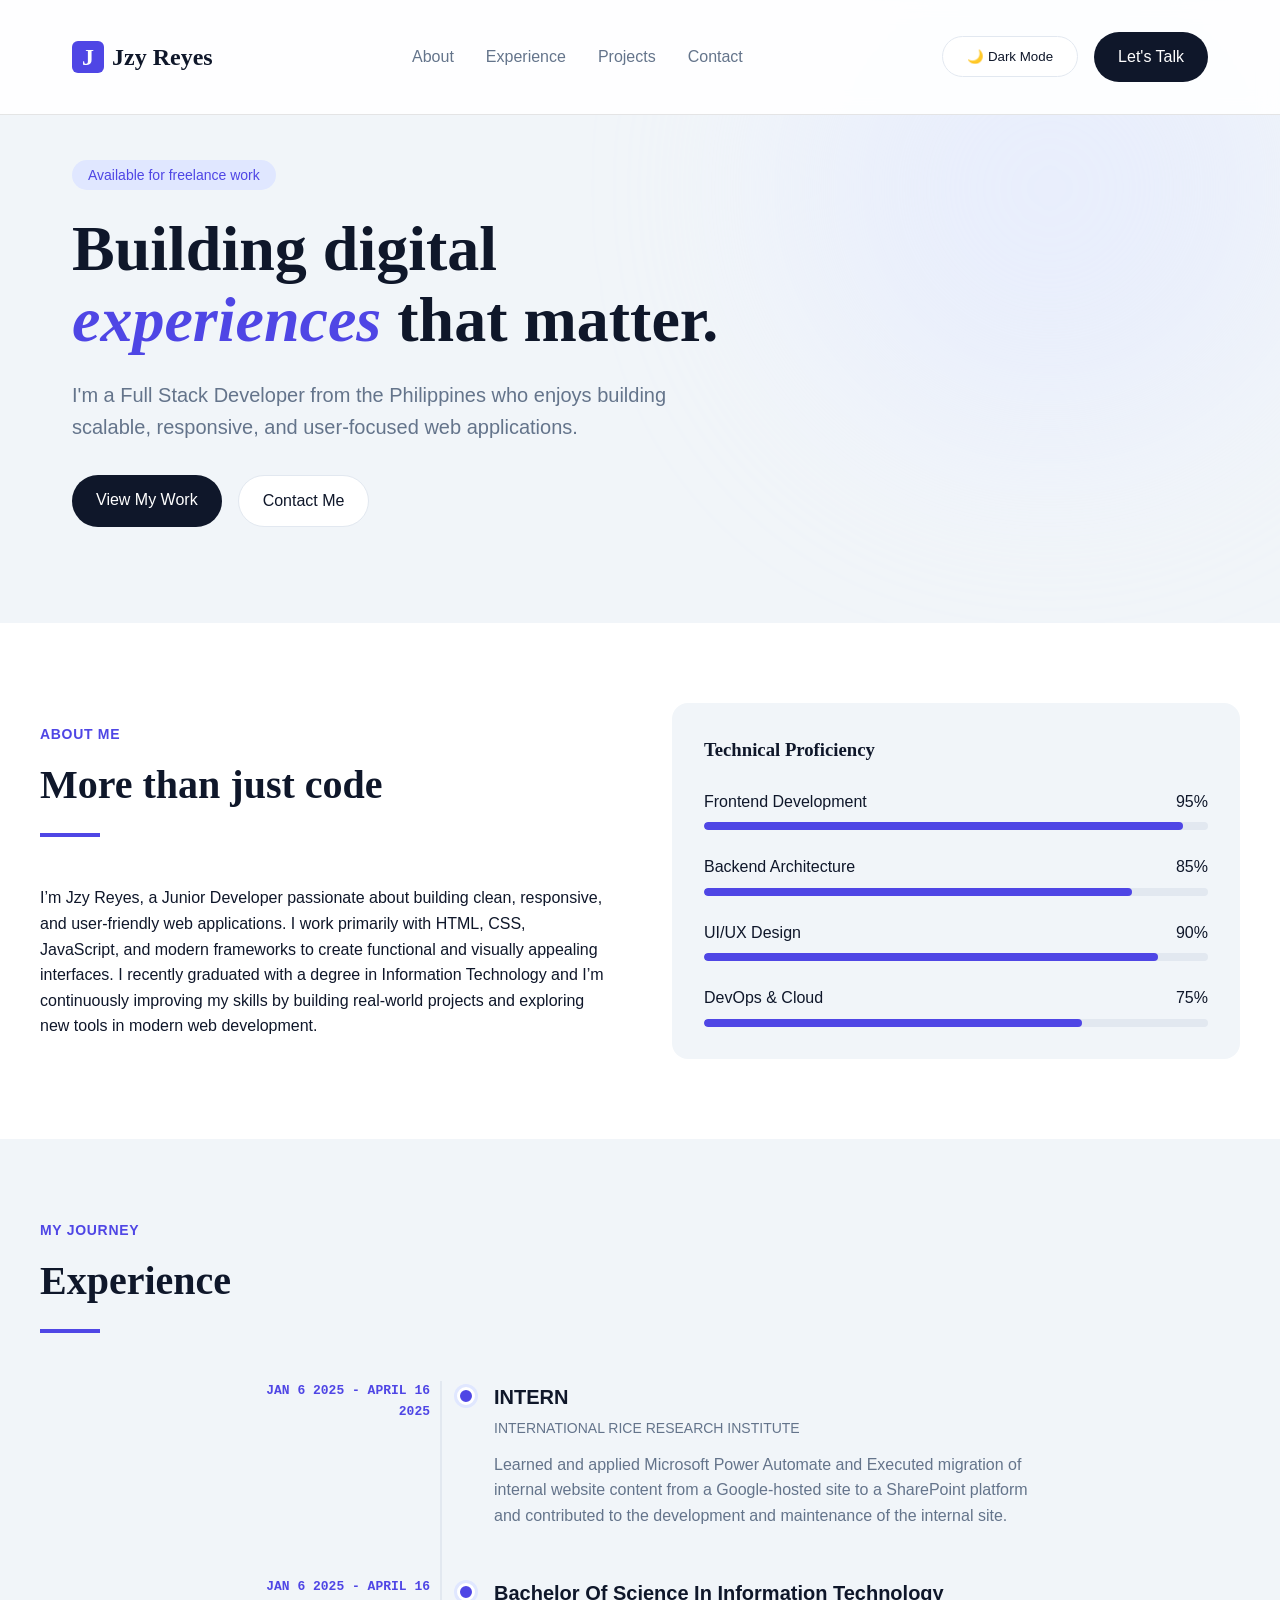
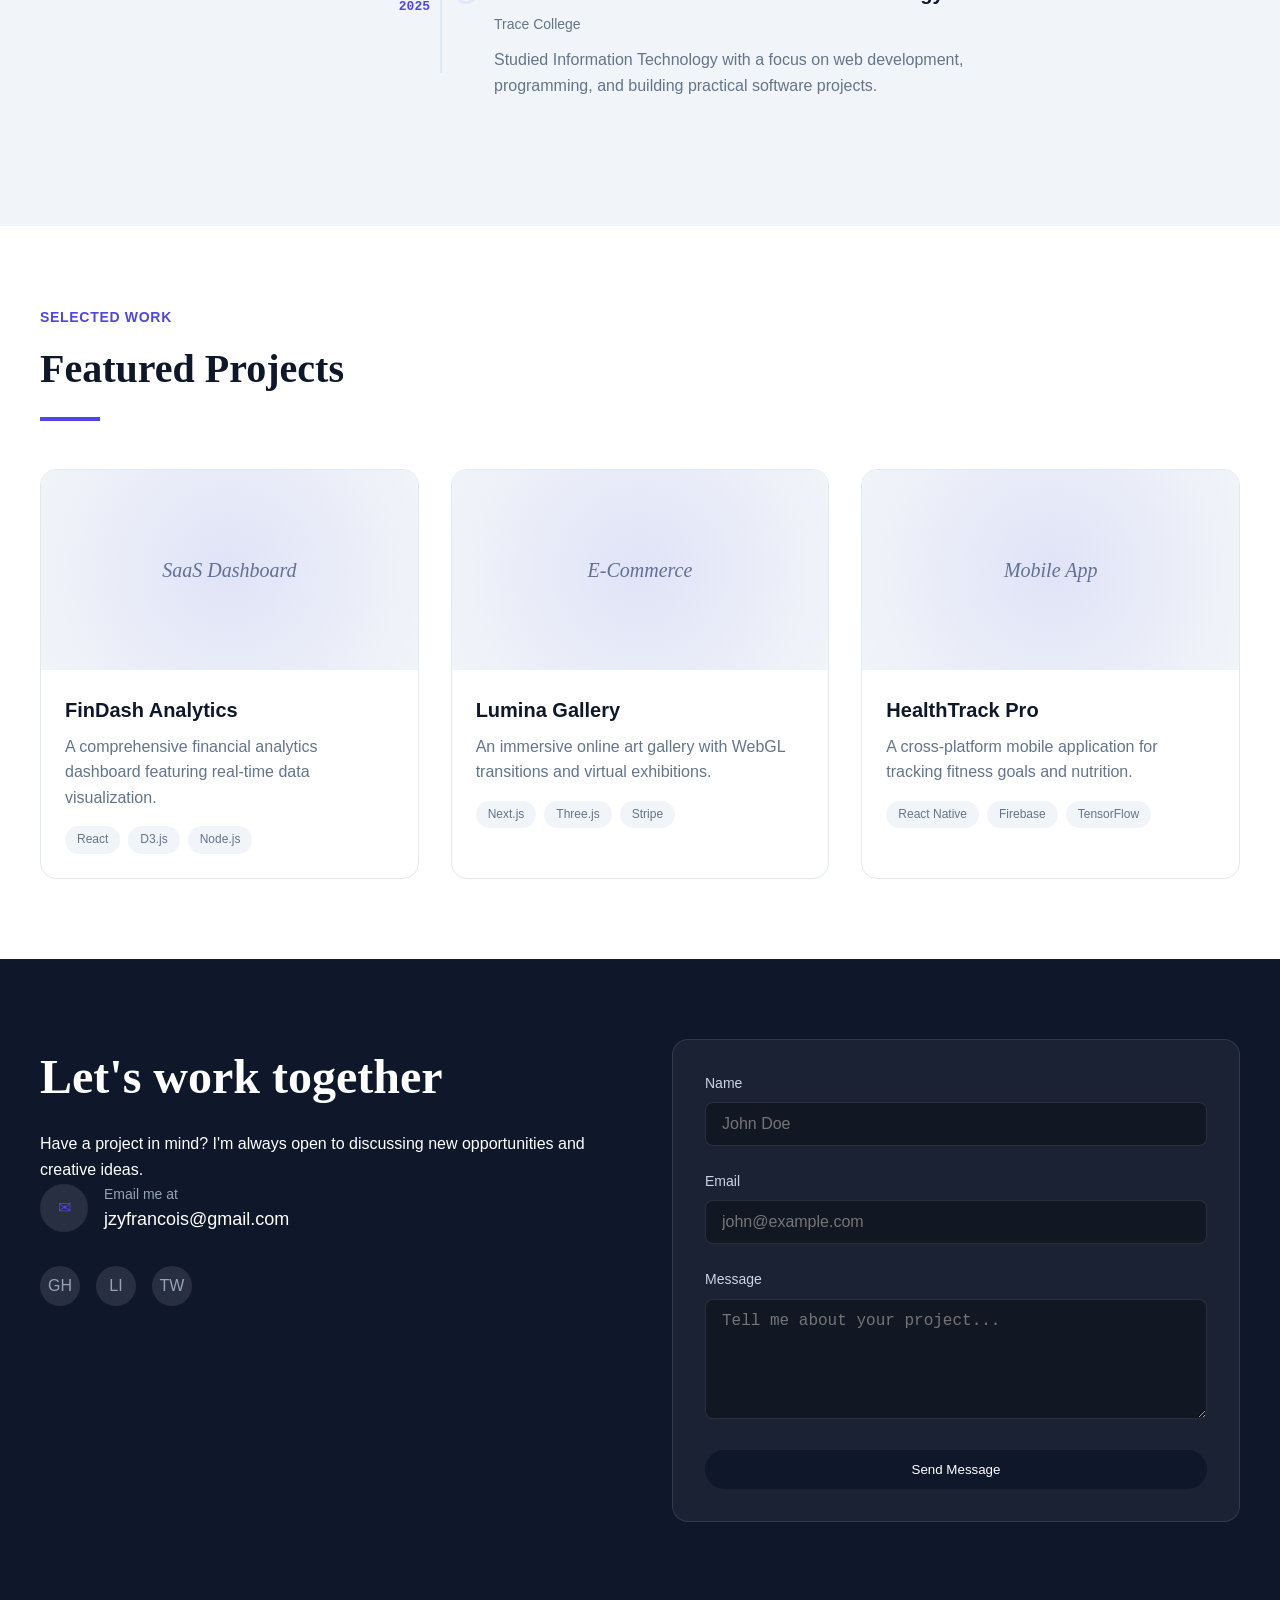
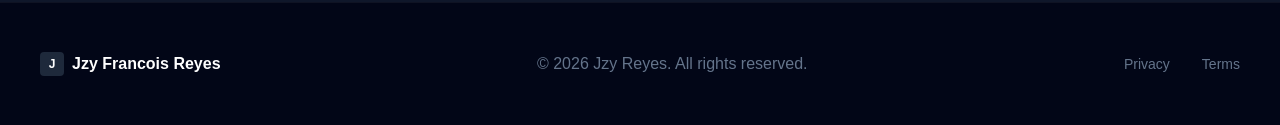
==== index.html @ 5b01643a "Add files via upload" ====
<!DOCTYPE html>
<html lang="en">
<head>
    <meta charset="UTF-8">
    <meta name="viewport" content="width=device-width, initial-scale=1.0">
    <title>Jzy | Frontend Developer</title>
    <link rel="stylesheet" href="styles/style.css">
</head>
<body>
    <!-- Header -->
    <header id="header">
        <nav>
            <a href="#" class="logo">
                <div class="logo-box">J</div>
                <span>Jzy Reyes</span>
            </a>
            <ul class="nav-links">
                <li><a href="#about">About</a></li>
                <li><a href="#experience">Experience</a></li>
                <li><a href="#projects">Projects</a></li>
                <li><a href="#contact">Contact</a></li>
            </ul>
<div style="display:flex; align-items:center; gap:1rem;">
    <button class="btn btn-outline" onclick="toggleDarkMode()" id="darkModeBtn">
        🌙 Dark Mode
    </button>

    <a href="#contact" class="btn btn-primary">Let's Talk</a>
    <button class="mobile-menu-btn" onclick="toggleMenu()">☰</button>
</div>
        </nav>
    </header>

    <!-- Hero -->
    <section class="hero">
        <span class="badge">Available for freelance work</span>
        <h1>Building digital <br><span>experiences</span> that matter.</h1>
        <p>I'm a Full Stack Developer from the Philippines who enjoys building scalable, responsive, and user-focused web applications.</p>
        <div class="hero-buttons">
            <a href="#projects" class="btn btn-primary">View My Work</a>
            <a href="#contact" class="btn btn-outline">Contact Me</a>
        </div>
    </section>

    <!-- About -->
    <section class="about" id="about">
        <div class="container">
            <div class="about-grid">
                <div class="fade-in">
                    <div class="section-header">
                        <p class="section-subtitle">About Me</p>
                        <h2 class="section-title">More than just code</h2>
                        <div class="section-line"></div>
                    </div>
                    <p>I’m Jzy Reyes, a Junior Developer passionate about building clean, responsive, and user-friendly web applications. I work primarily with HTML, CSS, JavaScript, and modern frameworks to create functional and visually appealing interfaces.
                    I recently graduated with a degree in Information Technology and I’m continuously improving my skills by building real-world projects and exploring new tools in modern web development.</p>
                </div>
                <div class="skills-box fade-in">
                    <h3 style="font-family: Georgia, serif; margin-bottom: 1.5rem;">Technical Proficiency</h3>
                    <div class="skill">
                        <div class="skill-header">
                            <span>Frontend Development</span>
                            <span>95%</span>
                        </div>
                        <div class="skill-bar">
                            <div class="skill-fill" data-width="95%"></div>
                        </div>
                    </div>
                    <div class="skill">
                        <div class="skill-header">
                            <span>Backend Architecture</span>
                            <span>85%</span>
                        </div>
                        <div class="skill-bar">
                            <div class="skill-fill" data-width="85%"></div>
                        </div>
                    </div>
                    <div class="skill">
                        <div class="skill-header">
                            <span>UI/UX Design</span>
                            <span>90%</span>
                        </div>
                        <div class="skill-bar">
                            <div class="skill-fill" data-width="90%"></div>
                        </div>
                    </div>
                    <div class="skill">
                        <div class="skill-header">
                            <span>DevOps & Cloud</span>
                            <span>75%</span>
                        </div>
                        <div class="skill-bar">
                            <div class="skill-fill" data-width="75%"></div>
                        </div>
                    </div>
                </div>
            </div>
        </div>
    </section>

    <!-- Experience -->
    <section class="experience" id="experience">
        <div class="container">
            <div class="section-header fade-in">
                <p class="section-subtitle">My Journey</p>
                <h2 class="section-title">Experience</h2>
                <div class="section-line"></div>
            </div>
            <div class="timeline">
                <div class="timeline-item fade-in">
                    <div class="timeline-year">JAN 6 2025 - APRIL 16 2025</div>
                    <div class="timeline-content">
                        <h3>INTERN</h3>
                        <p class="company">INTERNATIONAL RICE RESEARCH INSTITUTE</p>
                        <p>Learned and applied Microsoft Power Automate and Executed migration of internal website content from a Google-hosted site to a SharePoint platform and contributed to the development and maintenance of the internal site.</p>
                    </div>
                </div>
                            <div class="timeline">
                <div class="timeline-item fade-in">
                    <div class="timeline-year">JAN 6 2025 - APRIL 16 2025</div>
                    <div class="timeline-content">
                        <h3>Bachelor Of Science In Information Technology</h3>
                        <p class="company">Trace College</p>
                        <p>Studied Information Technology with a focus on web development, programming, and building practical software projects.</p>
                    </div>
                </div>
            </div>
            </div>
        </div>
    </section>

    <!-- Projects -->
    <section class="projects" id="projects">
        <div class="container">
            <div class="section-header fade-in">
                <p class="section-subtitle">Selected Work</p>
                <h2 class="section-title">Featured Projects</h2>
                <div class="section-line"></div>
            </div>
            <div class="projects-grid">
                <div class="project-card fade-in">
                    <div class="project-image">
                        <span>SaaS Dashboard</span>
                    </div>
                    <div class="project-content">
                        <h3>FinDash Analytics</h3>
                        <p>A comprehensive financial analytics dashboard featuring real-time data visualization.</p>
                        <div class="tags">
                            <span class="tag">React</span>
                            <span class="tag">D3.js</span>
                            <span class="tag">Node.js</span>
                        </div>
                    </div>
                </div>
                <div class="project-card fade-in">
                    <div class="project-image">
                        <span>E-Commerce</span>
                    </div>
                    <div class="project-content">
                        <h3>Lumina Gallery</h3>
                        <p>An immersive online art gallery with WebGL transitions and virtual exhibitions.</p>
                        <div class="tags">
                            <span class="tag">Next.js</span>
                            <span class="tag">Three.js</span>
                            <span class="tag">Stripe</span>
                        </div>
                    </div>
                </div>
                <div class="project-card fade-in">
                    <div class="project-image">
                        <span>Mobile App</span>
                    </div>
                    <div class="project-content">
                        <h3>HealthTrack Pro</h3>
                        <p>A cross-platform mobile application for tracking fitness goals and nutrition.</p>
                        <div class="tags">
                            <span class="tag">React Native</span>
                            <span class="tag">Firebase</span>
                            <span class="tag">TensorFlow</span>
                        </div>
                    </div>
                </div>
            </div>
        </div>
    </section>

    <!-- Contact -->
    <section class="contact" id="contact">
        <div class="container">
            <div class="contact-grid">
                <div class="fade-in">
                    <h2>Let's work together</h2>
                    <p>Have a project in mind? I'm always open to discussing new opportunities and creative ideas.</p>
                    <div class="contact-info">
                        <div class="contact-item">
                            <div class="contact-icon">✉</div>
                            <div>
                                <p>Email me at</p>
                                <a href="mailto:hello@alexmorgan.dev">jzyfrancois@gmail.com</a>
                            </div>
                        </div>
                    </div>
                    <div class="socials">
                        <a href="#" class="social">GH</a>
                        <a href="#" class="social">LI</a>
                        <a href="#" class="social">TW</a>
                    </div>
                </div>
                <form class="contact-form fade-in" onsubmit="event.preventDefault(); alert('Message sent!');">
                    <div class="form-group">
                        <label>Name</label>
                        <input type="text" placeholder="John Doe" required>
                    </div>
                    <div class="form-group">
                        <label>Email</label>
                        <input type="email" placeholder="john@example.com" required>
                    </div>
                    <div class="form-group">
                        <label>Message</label>
                        <textarea placeholder="Tell me about your project..." required></textarea>
                    </div>
                    <button type="submit" class="btn btn-primary" style="width: 100%; border: none; cursor: pointer;">Send Message</button>
                </form>
            </div>
        </div>
    </section>

    <!-- Footer -->
    <footer>
        <div class="footer-content">
            <div class="footer-logo">
                <div style="width: 24px; height: 24px; background: #1e293b; border-radius: 4px; display: flex; align-items: center; justify-content: center; font-size: 12px;">J</div>
                <span>Jzy Francois Reyes</span>
            </div>
            <p>&copy; 2026 Jzy Reyes. All rights reserved.</p>
            <div class="footer-links">
                <a href="#">Privacy</a>
                <a href="#">Terms</a>
            </div>
        </div>
    </footer>

 <script src="scripts/script.js"></script>
</body>
</html>
---- styles/style.css ----
* {
            margin: 0;
            padding: 0;
            box-sizing: border-box;
        }

        :root {
            --primary: #4f46e5;
            --primary-light: #e0e7ff;
            --dark: #0f172a;
            --gray: #64748b;
            --light-gray: #f1f5f9;
            --white: #ffffff;
        }

        html {
            scroll-behavior: smooth;
        }

        body {
            font-family: -apple-system, BlinkMacSystemFont, 'Segoe UI', Roboto, sans-serif;
            line-height: 1.6;
            color: var(--dark);
            background: var(--light-gray);
        }

        /* Header */
        header {
            position: fixed;
            top: 0;
            left: 0;
            right: 0;
            z-index: 1000;
            background: rgba(255,255,255,0.9);
            backdrop-filter: blur(10px);
            border-bottom: 1px solid rgba(0,0,0,0.1);
            transition: all 0.3s;
        }

        nav {
            max-width: 1200px;
            margin: 0 auto;
            padding: 1rem 2rem;
            display: flex;
            justify-content: space-between;
            align-items: center;
        }

        .logo {
            font-family: Georgia, serif;
            font-size: 1.5rem;
            font-weight: bold;
            display: flex;
            align-items: center;
            gap: 0.5rem;
            text-decoration: none;
            color: var(--dark);
        }

        .logo-box {
            width: 32px;
            height: 32px;
            background: var(--primary);
            border-radius: 6px;
            display: flex;
            align-items: center;
            justify-content: center;
            color: white;
            font-weight: bold;
        }

        .nav-links {
            display: flex;
            gap: 2rem;
            list-style: none;
        }

        .nav-links a {
            text-decoration: none;
            color: var(--gray);
            font-weight: 500;
            transition: color 0.3s;
        }

        .nav-links a:hover {
            color: var(--primary);
        }

        .btn {
            padding: 0.75rem 1.5rem;
            border-radius: 9999px;
            text-decoration: none;
            font-weight: 500;
            transition: all 0.3s;
            display: inline-block;
        }

        .btn-primary {
            background: var(--dark);
            color: white;
        }

        .btn-primary:hover {
            background: var(--primary);
        }

        .btn-outline {
            background: white;
            color: var(--dark);
            border: 1px solid #e2e8f0;
        }

        .btn-outline:hover {
            background: var(--light-gray);
        }

        /* Hero */
        .hero {
            padding: 10rem 2rem 6rem;
            max-width: 1200px;
            margin: 0 auto;
            position: relative;
        }

        .hero::before {
            content: '';
            position: absolute;
            top: -10%;
            right: -5%;
            width: 500px;
            height: 500px;
            background: var(--primary-light);
            border-radius: 50%;
            filter: blur(100px);
            opacity: 0.5;
            z-index: -1;
        }

        .badge {
            display: inline-block;
            padding: 0.25rem 1rem;
            background: var(--primary-light);
            color: var(--primary);
            border-radius: 9999px;
            font-size: 0.875rem;
            font-weight: 500;
            margin-bottom: 1.5rem;
        }

        .hero h1 {
            font-family: Georgia, serif;
            font-size: clamp(2.5rem, 5vw, 5rem);
            line-height: 1.1;
            margin-bottom: 1.5rem;
        }

        .hero h1 span {
            color: var(--primary);
            font-style: italic;
        }

        .hero p {
            font-size: 1.25rem;
            color: var(--gray);
            max-width: 600px;
            margin-bottom: 2rem;
        }

        .hero-buttons {
            display: flex;
            gap: 1rem;
            flex-wrap: wrap;
        }

        /* Sections */
        section {
            padding: 5rem 2rem;
        }

        .container {
            max-width: 1200px;
            margin: 0 auto;
        }

        .section-header {
            margin-bottom: 3rem;
        }

        .section-subtitle {
            color: var(--primary);
            font-size: 0.875rem;
            font-weight: 600;
            text-transform: uppercase;
            letter-spacing: 0.05em;
            margin-bottom: 0.5rem;
        }

        .section-title {
            font-family: Georgia, serif;
            font-size: 2.5rem;
            margin-bottom: 1rem;
        }

        .section-line {
            width: 60px;
            height: 4px;
            background: var(--primary);
        }

        /* About */
        .about {
            background: white;
        }

        .about-grid {
            display: grid;
            grid-template-columns: 1fr 1fr;
            gap: 4rem;
            align-items: center;
        }

        .about-text p {
            color: var(--gray);
            font-size: 1.125rem;
            margin-bottom: 1.5rem;
        }

        .skills-box {
            background: var(--light-gray);
            padding: 2rem;
            border-radius: 1rem;
        }

        .skill {
            margin-bottom: 1.5rem;
        }

        .skill:last-child {
            margin-bottom: 0;
        }

        .skill-header {
            display: flex;
            justify-content: space-between;
            margin-bottom: 0.5rem;
        }

        .skill-bar {
            height: 8px;
            background: #e2e8f0;
            border-radius: 9999px;
            overflow: hidden;
        }

        .skill-fill {
            height: 100%;
            background: var(--primary);
            border-radius: 9999px;
            width: 0;
            transition: width 1.5s ease-out;
        }

        /* Experience */
        .experience {
            background: var(--light-gray);
        }

        .timeline {
            max-width: 800px;
            margin: 0 auto;
        }

        .timeline-item {
            display: grid;
            grid-template-columns: 190px 1fr;
            gap: 2rem;
            margin-bottom: 3rem;
            position: relative;
        }

        .timeline-item::before {
            content: '';
            position: absolute;
            left: 200px;
            top: 0;
            bottom: -9rem;
            width: 2px;
            background: #e2e8f0;
        }

        .timeline-item:last-child::before {
            display: none;
        }

        .timeline-year {
            color: var(--primary);
            font-weight: 600;
            font-family: monospace;
            text-align: right;
            margin-left: 1px;
   
        }

        .timeline-content {
            position: relative;
            padding-left: 2rem;
        }

        .timeline-content::before {
            content: '';
            position: absolute;
            left: -5px;
            top: 6px;
            width: 12px;
            height: 12px;
            background: var(--primary);
            border-radius: 50%;
            border: 3px solid white;
            box-shadow: 0 0 0 3px var(--primary-light);
        }

        .timeline-content h3 {
            font-size: 1.25rem;
            margin-bottom: 0.25rem;
        }

        .timeline-content .company {
            color: var(--gray);
            font-size: 0.875rem;
            margin-bottom: 0.75rem;
        }

        .timeline-content p {
            color: var(--gray);
        }

        /* Projects */
        .projects {
            background: white;
        }

        .projects-grid {
            display: grid;
            grid-template-columns: repeat(auto-fit, minmax(350px, 1fr));
            gap: 2rem;
        }

        .project-card {
            background: white;
            border: 1px solid #e2e8f0;
            border-radius: 1rem;
            overflow: hidden;
            transition: all 0.3s;
        }

        .project-card:hover {
            transform: translateY(-5px);
            box-shadow: 0 20px 40px rgba(0,0,0,0.1);
        }

        .project-image {
            height: 200px;
            background: var(--light-gray);
            display: flex;
            align-items: center;
            justify-content: center;
            position: relative;
            overflow: hidden;
        }

        .project-image::before {
            content: '';
            position: absolute;
            inset: 0;
            background: radial-gradient(circle at center, rgba(79, 70, 229, 0.1), transparent);
        }

        .project-image span {
            font-family: Georgia, serif;
            font-style: italic;
            color: var(--gray);
            font-size: 1.25rem;
        }

        .project-content {
            padding: 1.5rem;
        }

        .project-content h3 {
            font-size: 1.25rem;
            margin-bottom: 0.5rem;
        }

        .project-content p {
            color: var(--gray);
            margin-bottom: 1rem;
        }

        .tags {
            display: flex;
            gap: 0.5rem;
            flex-wrap: wrap;
        }

        .tag {
            padding: 0.25rem 0.75rem;
            background: var(--light-gray);
            color: var(--gray);
            font-size: 0.75rem;
            font-weight: 500;
            border-radius: 9999px;
        }

        /* Contact */
        .contact {
            background: var(--dark);
            color: white;
        }

        .contact-grid {
            display: grid;
            grid-template-columns: 1fr 1fr;
            gap: 4rem;
        }

        .contact h2 {
            font-family: Georgia, serif;
            font-size: 3rem;
            margin-bottom: 1rem;
        }

        .contact > .container > div > p {
            color: #94a3b8;
            font-size: 1.125rem;
            margin-bottom: 2rem;
        }

        .contact-info {
            display: flex;
            flex-direction: column;
            gap: 1.5rem;
            margin-bottom: 2rem;
        }

        .contact-item {
            display: flex;
            align-items: center;
            gap: 1rem;
        }

        .contact-icon {
            width: 48px;
            height: 48px;
            background: rgba(255,255,255,0.1);
            border-radius: 50%;
            display: flex;
            align-items: center;
            justify-content: center;
            color: var(--primary);
        }

        .contact-item div p:first-child {
            color: #94a3b8;
            font-size: 0.875rem;
        }

        .contact-item a {
            color: white;
            text-decoration: none;
            font-size: 1.125rem;
            font-weight: 500;
        }

        .contact-item a:hover {
            color: var(--primary);
        }

        .socials {
            display: flex;
            gap: 1rem;
        }

        .social {
            width: 40px;
            height: 40px;
            background: rgba(255,255,255,0.1);
            border-radius: 50%;
            display: flex;
            align-items: center;
            justify-content: center;
            color: #94a3b8;
            text-decoration: none;
            transition: all 0.3s;
        }

        .social:hover {
            background: var(--primary);
            color: white;
        }

        .contact-form {
            background: rgba(255,255,255,0.05);
            padding: 2rem;
            border-radius: 1rem;
            border: 1px solid rgba(255,255,255,0.1);
        }

        .form-group {
            margin-bottom: 1.5rem;
        }

        .form-group label {
            display: block;
            margin-bottom: 0.5rem;
            color: #cbd5e1;
            font-size: 0.875rem;
        }

        .form-group input,
        .form-group textarea {
            width: 100%;
            padding: 0.75rem 1rem;
            background: rgba(0,0,0,0.3);
            border: 1px solid rgba(255,255,255,0.1);
            border-radius: 0.5rem;
            color: white;
            font-size: 1rem;
        }

        .form-group input:focus,
        .form-group textarea:focus {
            outline: none;
            border-color: var(--primary);
        }

        .form-group textarea {
            resize: vertical;
            min-height: 120px;
        }

        /* Footer */
        footer {
            background: #020617;
            color: #64748b;
            padding: 3rem 2rem;
            border-top: 1px solid rgba(255,255,255,0.05);
        }

        .footer-content {
            max-width: 1200px;
            margin: 0 auto;
            display: flex;
            justify-content: space-between;
            align-items: center;
        }

        .footer-logo {
            display: flex;
            align-items: center;
            gap: 0.5rem;
            color: white;
            font-weight: 600;
        }

        .footer-links {
            display: flex;
            gap: 2rem;
        }

        .footer-links a {
            color: #64748b;
            text-decoration: none;
            font-size: 0.875rem;
        }

        .footer-links a:hover {
            color: white;
        }

        /* Mobile Menu */
        .mobile-menu-btn {
            display: none;
            background: none;
            border: none;
            font-size: 1.5rem;
            cursor: pointer;
        }

        /* Responsive */
        @media (max-width: 768px) {
            .nav-links {
                display: none;
            }

            .mobile-menu-btn {
                display: block;
            }

            .hero {
                padding-top: 8rem;
            }

            .about-grid,
            .contact-grid {
                grid-template-columns: 1fr;
            }

            .timeline-item {
                grid-template-columns: 1fr;
            }

            .timeline-item::before {
                display: none;
            }

            .timeline-year {
                text-align: left;
                margin-bottom: 0.5rem;
            }

            .timeline-content {
                padding-left: 0;
            }

            .timeline-content::before {
                display: none;
            }

            .projects-grid {
                grid-template-columns: 1fr;
            }

            .footer-content {
                flex-direction: column;
                gap: 1rem;
                text-align: center;
            }
        }

        /* Animations */
        .fade-in {
            opacity: 0;
            transform: translateY(30px);
            transition: all 0.6s ease-out;
        }

        .fade-in.visible {
            opacity: 1;
            transform: translateY(0);
        }

        /* Dark Mode */
body.dark-mode {
    background: #020617;
    color: #e2e8f0;
}

body.dark-mode .timeline-item   {
    color: whitesmoke;
}


body.dark-mode .about,
body.dark-mode .projects {
    background: #0f172a;
}

body.dark-mode .project-card {
    background: #0f172a;
    border-color: #1e293b;
}

body.dark-mode header {
    background: rgba(2,6,23,0.9);
}

body.dark-mode header span{
    color: white;
}

body.dark-mode .experience{
    background: rgba(2,6,23,0.9);
}

body.dark-mode .experience .section-title {
    color: white;
}

body.dark-mode .skills-box {
    background: #020617;
}

body.dark-mode .btn-outline {
    background: transparent;
    color: white;
    border-color: #334155;
}

body.dark-mode footer {
    background: #020617;
}
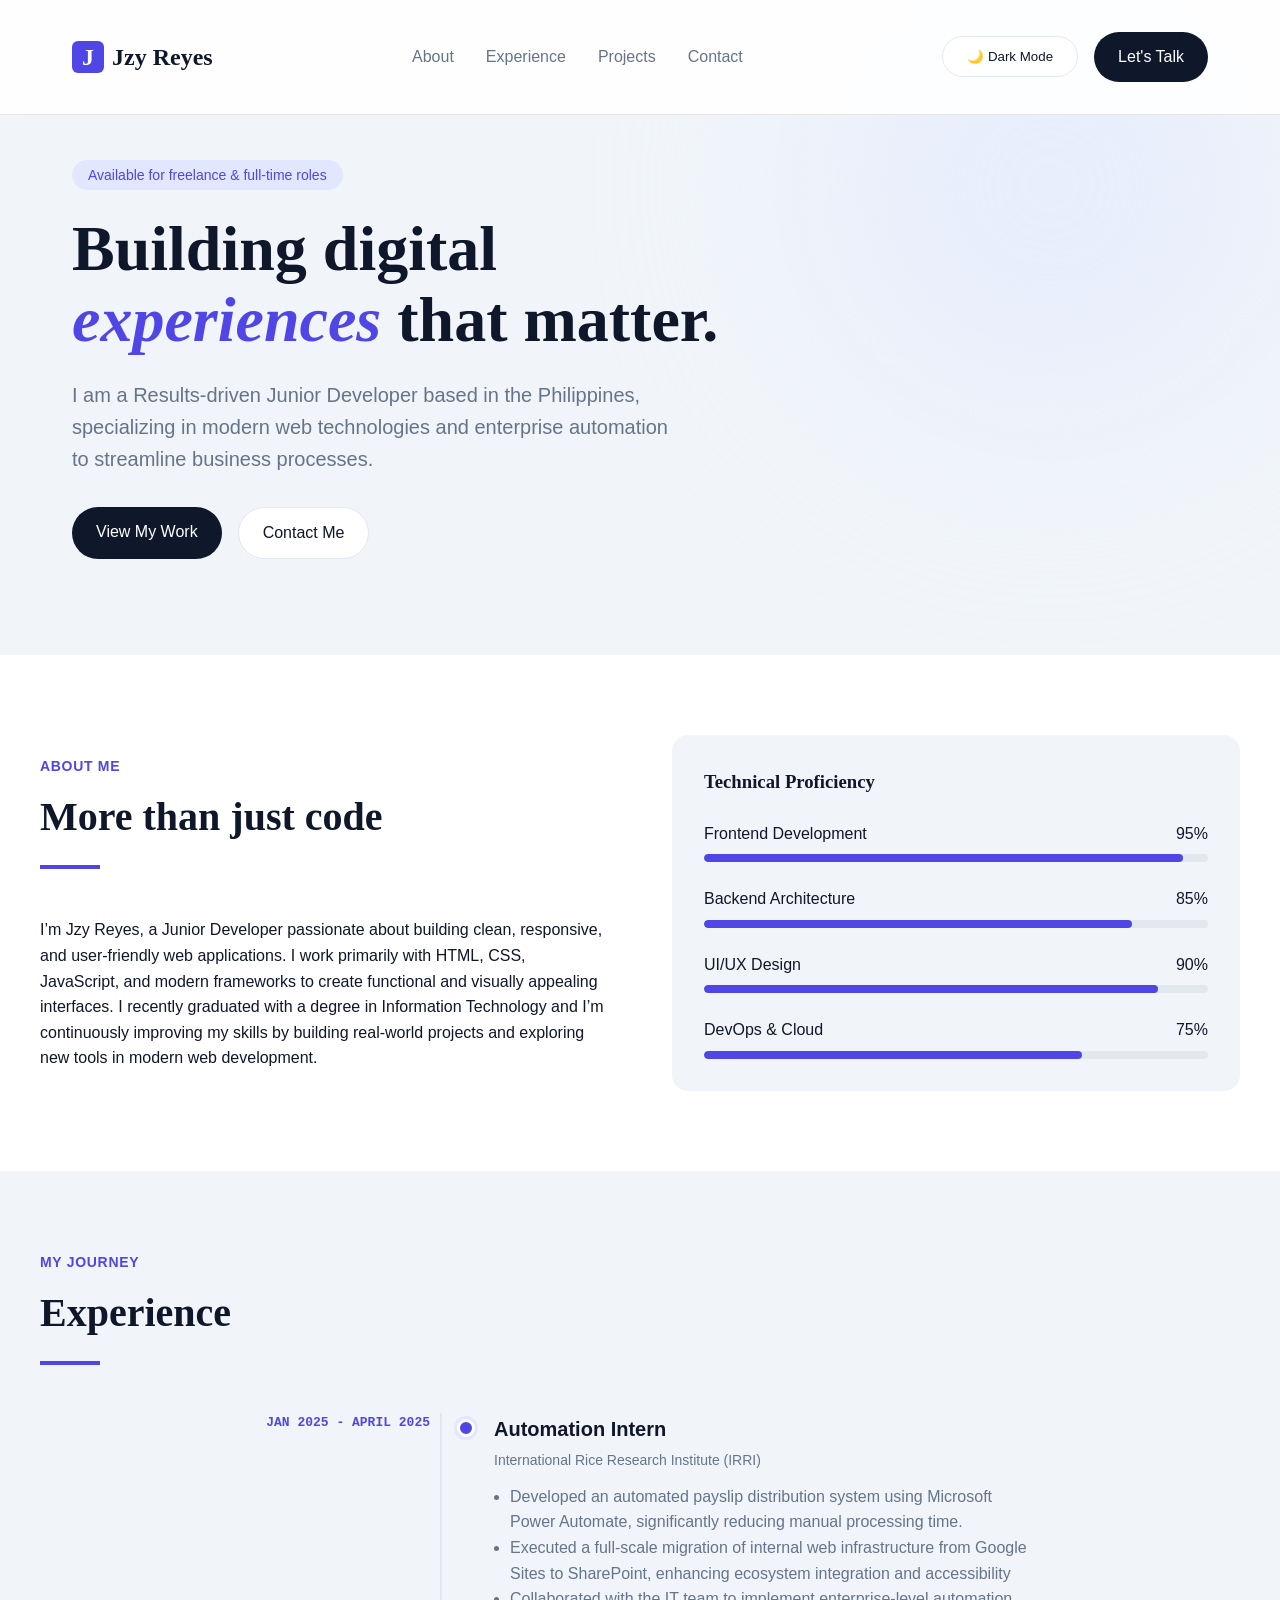
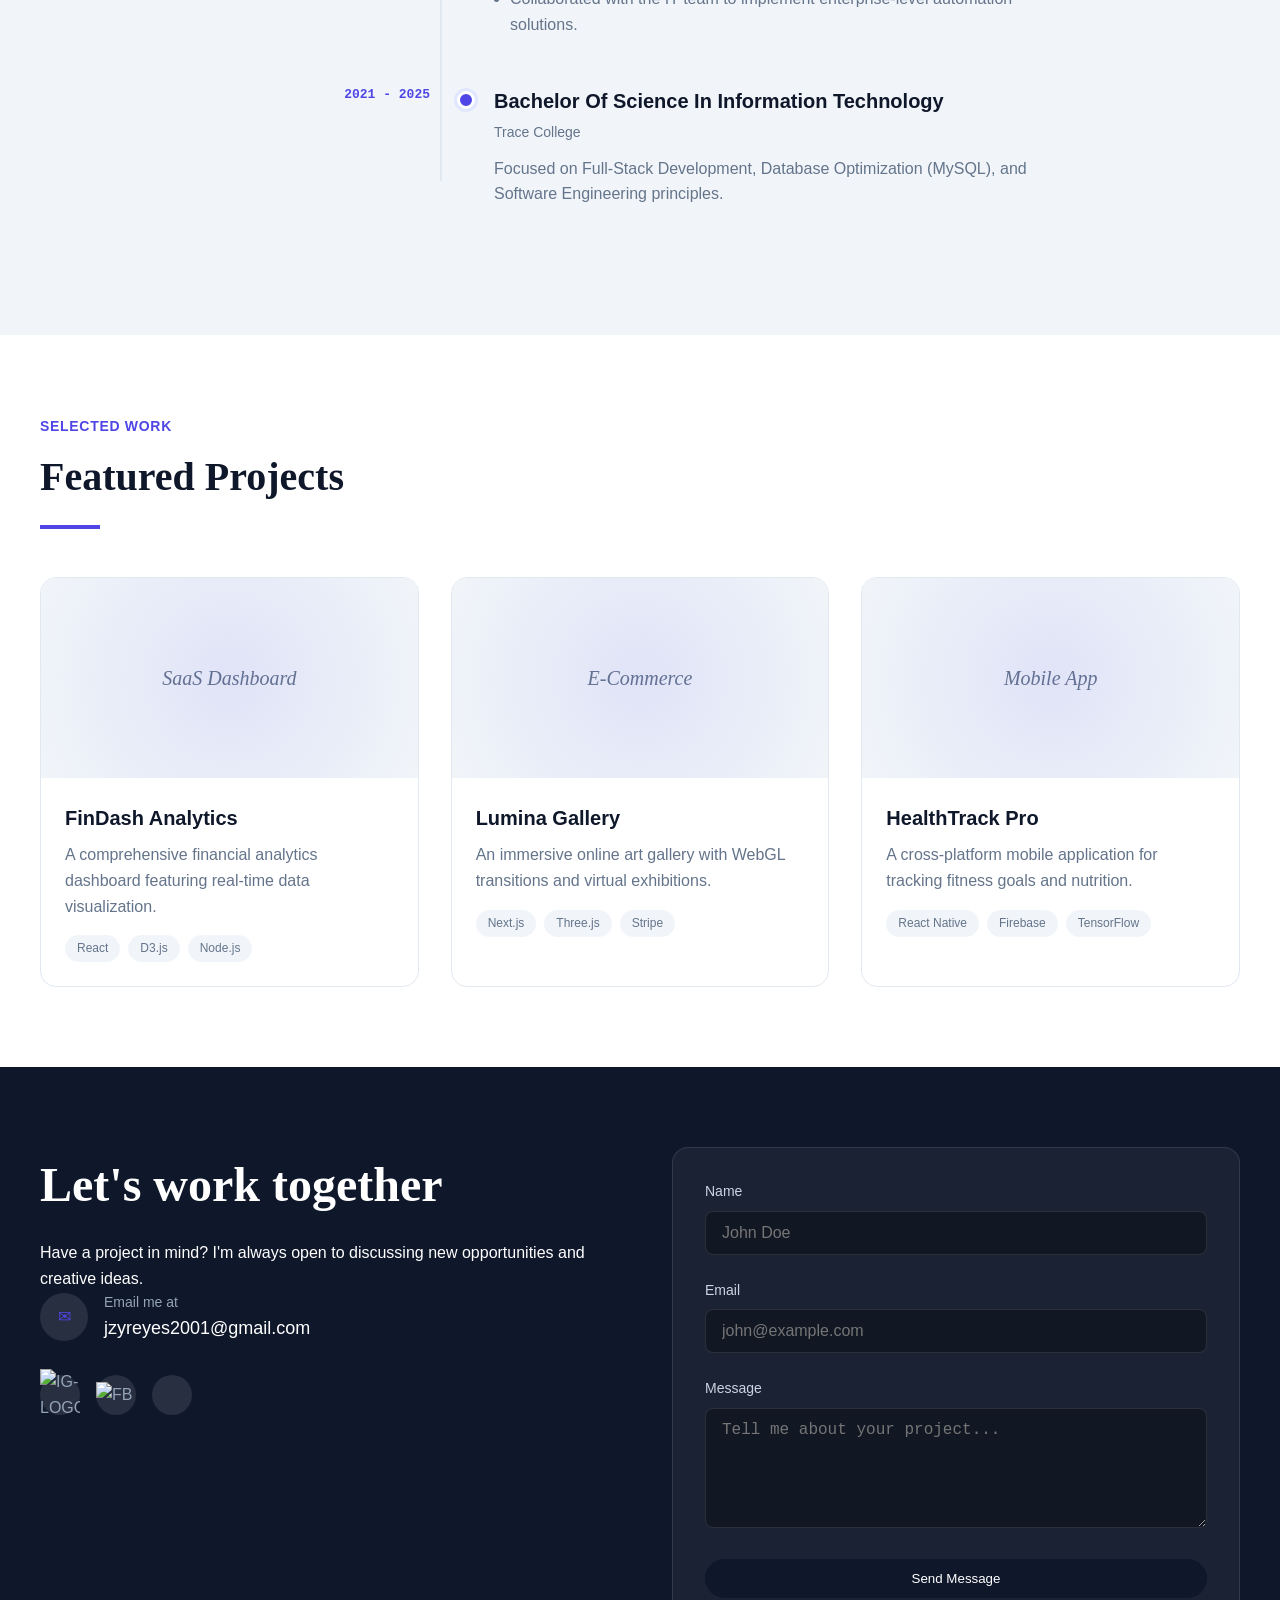
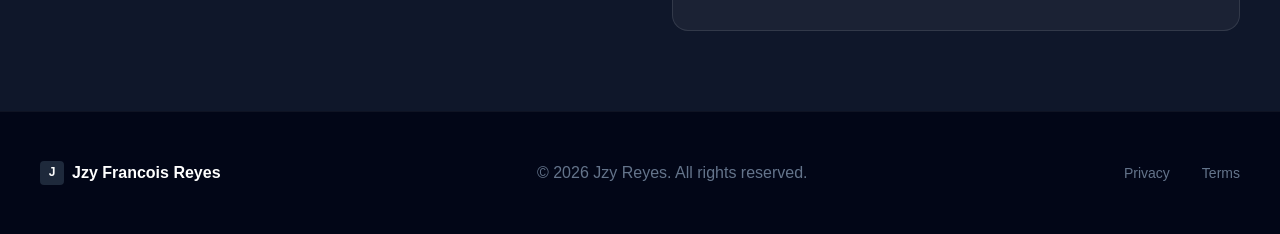
==== commit ce5f1a97: "Revise index.html with updated content and layout Updated content and structure of the index.html fi" ====
--- a/index.html
+++ b/index.html
@@ -3,8 +3,10 @@
 <head>
     <meta charset="UTF-8">
     <meta name="viewport" content="width=device-width, initial-scale=1.0">
-    <title>Jzy | Frontend Developer</title>
+    <title>Jzy Reyes</title>
+    
     <link rel="stylesheet" href="styles/style.css">
+    <link rel="shortcut icon" href="images/jzy.png" type="image/x-icon">
 </head>
 <body>
     <!-- Header -->
@@ -33,9 +35,9 @@
 
     <!-- Hero -->
     <section class="hero">
-        <span class="badge">Available for freelance work</span>
+        <span class="badge">Available for freelance & full-time roles</span>
         <h1>Building digital <br><span>experiences</span> that matter.</h1>
-        <p>I'm a Full Stack Developer from the Philippines who enjoys building scalable, responsive, and user-focused web applications.</p>
+        <p>I am a Results-driven Junior Developer based in the Philippines, specializing in modern web technologies and enterprise automation to streamline business processes.</p>
         <div class="hero-buttons">
             <a href="#projects" class="btn btn-primary">View My Work</a>
             <a href="#contact" class="btn btn-outline">Contact Me</a>
@@ -101,30 +103,37 @@
     <!-- Experience -->
     <section class="experience" id="experience">
         <div class="container">
+
             <div class="section-header fade-in">
-                <p class="section-subtitle">My Journey</p>
-                <h2 class="section-title">Experience</h2>
-                <div class="section-line"></div>
-            </div>
+                    <p class="section-subtitle">My Journey</p>
+                    <h2 class="section-title">Experience</h2>
+                    <div class="section-line"></div>
+            </div>
+
             <div class="timeline">
                 <div class="timeline-item fade-in">
-                    <div class="timeline-year">JAN 6 2025 - APRIL 16 2025</div>
+                    <div class="timeline-year">JAN 2025 - APRIL 2025</div>
                     <div class="timeline-content">
-                        <h3>INTERN</h3>
-                        <p class="company">INTERNATIONAL RICE RESEARCH INSTITUTE</p>
-                        <p>Learned and applied Microsoft Power Automate and Executed migration of internal website content from a Google-hosted site to a SharePoint platform and contributed to the development and maintenance of the internal site.</p>
-                    </div>
-                </div>
-                            <div class="timeline">
-                <div class="timeline-item fade-in">
-                    <div class="timeline-year">JAN 6 2025 - APRIL 16 2025</div>
-                    <div class="timeline-content">
-                        <h3>Bachelor Of Science In Information Technology</h3>
-                        <p class="company">Trace College</p>
-                        <p>Studied Information Technology with a focus on web development, programming, and building practical software projects.</p>
-                    </div>
-                </div>
-            </div>
+                        <h3>Automation Intern</h3>
+                        <p class="company">International Rice Research Institute (IRRI)</p>
+                        <ul style="color: var(--gray); margin-left: 1rem;">
+                            <li>Developed an automated payslip distribution system using Microsoft Power Automate, significantly reducing manual processing time.</li>
+                            <li>Executed a full-scale migration of internal web infrastructure from Google Sites to SharePoint, enhancing ecosystem integration and accessibility</li>
+                            <li>Collaborated with the IT team to implement enterprise-level automation solutions.</li>
+                        </ul>
+                    </div>
+                </div>
+
+                <div class="timeline">
+                    <div class="timeline-item fade-in">
+                        <div class="timeline-year">2021 - 2025</div>
+                        <div class="timeline-content">
+                            <h3>Bachelor Of Science In Information Technology</h3>
+                            <p class="company">Trace College</p>
+                            <p>Focused on Full-Stack Development, Database Optimization (MySQL), and Software Engineering principles.</p>
+                        </div>
+                    </div>
+                </div>
             </div>
         </div>
     </section>
@@ -196,14 +205,14 @@
                             <div class="contact-icon">✉</div>
                             <div>
                                 <p>Email me at</p>
-                                <a href="mailto:hello@alexmorgan.dev">jzyfrancois@gmail.com</a>
+                                <a href="mailto:hello@alexmorgan.dev">jzyreyes2001@gmail.com</a>
                             </div>
                         </div>
                     </div>
                     <div class="socials">
-                        <a href="#" class="social">GH</a>
-                        <a href="#" class="social">LI</a>
-                        <a href="#" class="social">TW</a>
+                        <a href="https://www.instagram.com/franchwaaa/" class="social"><img src="/images/IG-LOGO.png" alt="IG-LOGO" width="40px"></a>
+                        <a href="https://www.facebook.com/Franchwaaa/" class="social"><img src="images/FB.png" alt="FB" width="47px"></a>
+                        <a href="https://github.com/Jzypro" class="social"><img src="images/github.png" alt="" width="35px"></a>
                     </div>
                 </div>
                 <form class="contact-form fade-in" onsubmit="event.preventDefault(); alert('Message sent!');">
@@ -242,4 +251,4 @@
 
  <script src="scripts/script.js"></script>
 </body>
-</html>+</html>
--- a/styles/style.css
+++ b/styles/style.css
@@ -597,7 +597,20 @@
             }
 
             .hero {
-                padding-top: 8rem;
+                padding-top: 10rem;
+            }
+
+            .logo span{
+                font-size: 15px;
+            }
+
+            .btn-outline{
+                padding: 10px;
+            }
+
+            .btn-primary{
+                padding: 10px;
+                text-align: center;
             }
 
             .about-grid,
@@ -698,4 +711,4 @@
 
 body.dark-mode footer {
     background: #020617;
-}+}
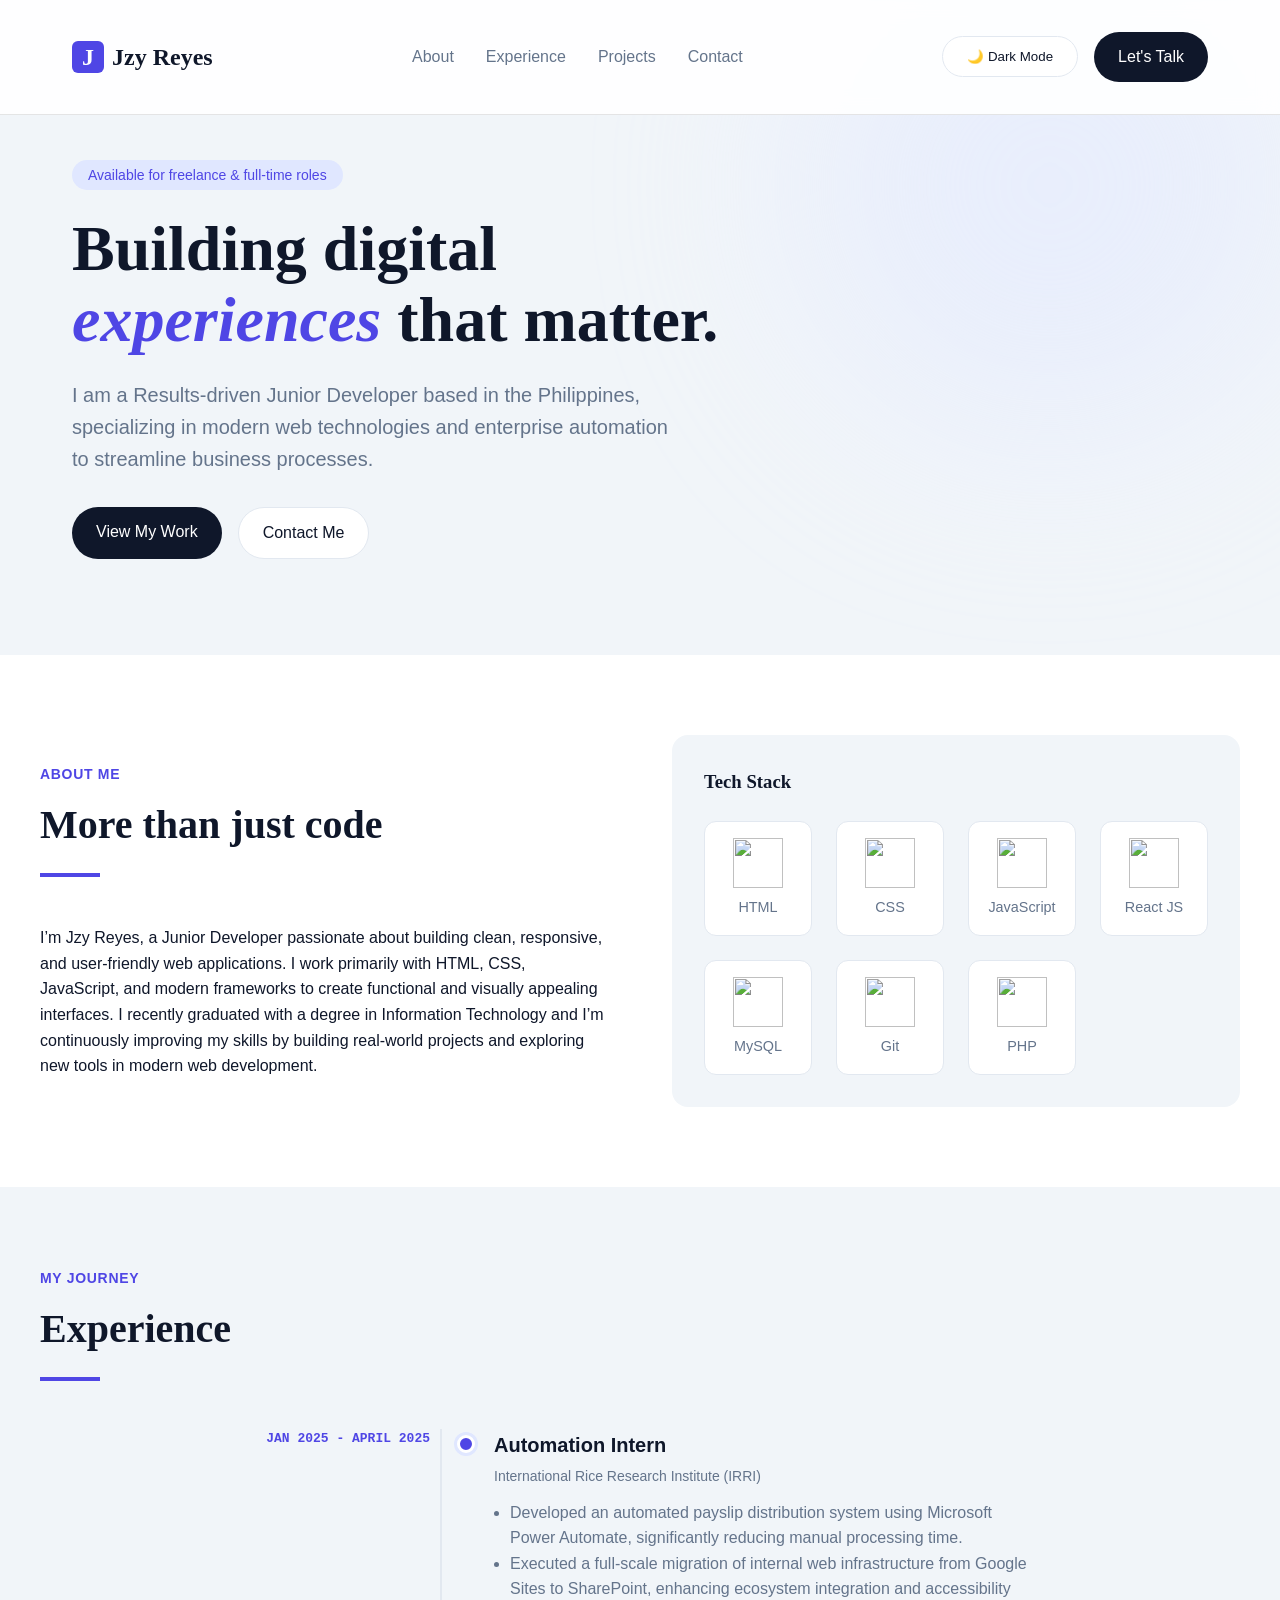
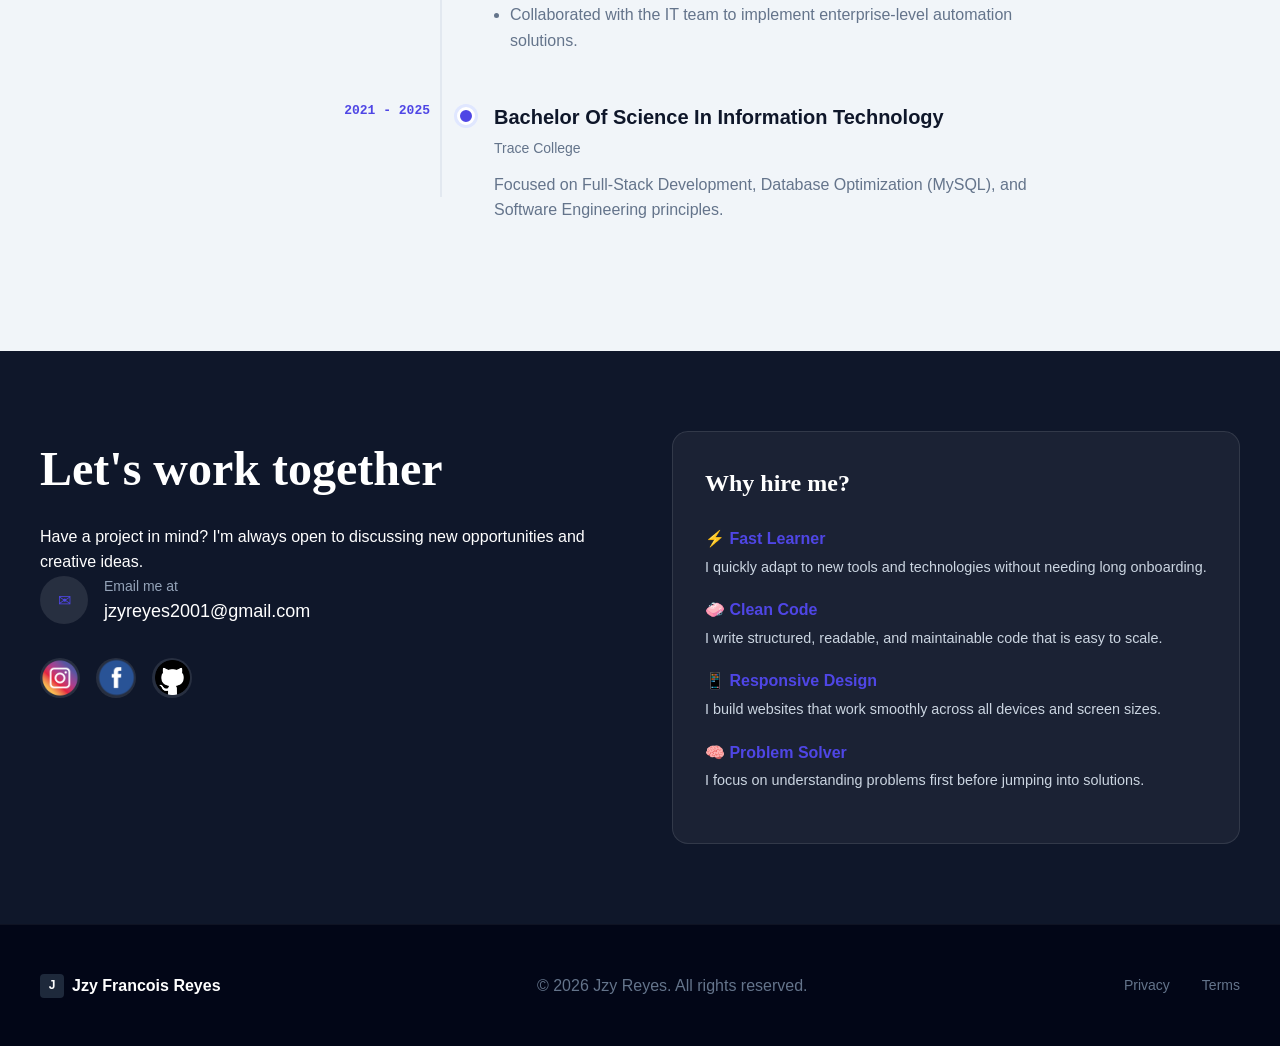
==== commit 580e16ff: "Add files via upload" ====
--- a/index.html
+++ b/index.html
@@ -6,7 +6,7 @@
     <title>Jzy Reyes</title>
     
     <link rel="stylesheet" href="styles/style.css">
-    <link rel="shortcut icon" href="images/jzy.png" type="image/x-icon">
+    <link rel="shortcut icon" href="images/fav2.jpg" type="image/x-icon">
 </head>
 <body>
     <!-- Header -->
@@ -57,45 +57,48 @@
                     <p>I’m Jzy Reyes, a Junior Developer passionate about building clean, responsive, and user-friendly web applications. I work primarily with HTML, CSS, JavaScript, and modern frameworks to create functional and visually appealing interfaces.
                     I recently graduated with a degree in Information Technology and I’m continuously improving my skills by building real-world projects and exploring new tools in modern web development.</p>
                 </div>
-                <div class="skills-box fade-in">
-                    <h3 style="font-family: Georgia, serif; margin-bottom: 1.5rem;">Technical Proficiency</h3>
-                    <div class="skill">
-                        <div class="skill-header">
-                            <span>Frontend Development</span>
-                            <span>95%</span>
-                        </div>
-                        <div class="skill-bar">
-                            <div class="skill-fill" data-width="95%"></div>
-                        </div>
-                    </div>
-                    <div class="skill">
-                        <div class="skill-header">
-                            <span>Backend Architecture</span>
-                            <span>85%</span>
-                        </div>
-                        <div class="skill-bar">
-                            <div class="skill-fill" data-width="85%"></div>
-                        </div>
-                    </div>
-                    <div class="skill">
-                        <div class="skill-header">
-                            <span>UI/UX Design</span>
-                            <span>90%</span>
-                        </div>
-                        <div class="skill-bar">
-                            <div class="skill-fill" data-width="90%"></div>
-                        </div>
-                    </div>
-                    <div class="skill">
-                        <div class="skill-header">
-                            <span>DevOps & Cloud</span>
-                            <span>75%</span>
-                        </div>
-                        <div class="skill-bar">
-                            <div class="skill-fill" data-width="75%"></div>
-                        </div>
-                    </div>
-                </div>
+<div class="skills-box fade-in">
+    <h3 style="font-family: Georgia, serif; margin-bottom: 1.5rem;">
+        Tech Stack
+    </h3>
+
+    <div class="skills-grid">
+        <div class="skill-card">
+            <img src="https://cdn.jsdelivr.net/gh/devicons/devicon/icons/html5/html5-original.svg">
+            <span>HTML</span>
+        </div>
+
+        <div class="skill-card">
+            <img src="https://cdn.jsdelivr.net/gh/devicons/devicon/icons/css3/css3-original.svg">
+            <span>CSS</span>
+        </div>
+
+        <div class="skill-card">
+            <img src="https://cdn.jsdelivr.net/gh/devicons/devicon/icons/javascript/javascript-original.svg">
+            <span>JavaScript</span>
+        </div>
+
+        <div class="skill-card">
+            <img src="https://cdn.jsdelivr.net/gh/devicons/devicon/icons/react/react-original.svg">
+            <span>React JS</span>
+        </div>
+
+        <div class="skill-card">
+            <img src="https://cdn.jsdelivr.net/gh/devicons/devicon/icons/mysql/mysql-original.svg">
+            <span>MySQL</span>
+        </div>
+
+        <div class="skill-card">
+            <img src="https://cdn.jsdelivr.net/gh/devicons/devicon/icons/git/git-original.svg">
+            <span>Git</span>
+        </div>
+
+        <div class="skill-card">
+            <img src="https://cdn.jsdelivr.net/gh/devicons/devicon/icons/php/php-original.svg">
+            <span>PHP</span>
+        </div>
+    </div>
+</div>
             </div>
         </div>
     </section>
@@ -139,7 +142,7 @@
     </section>
 
     <!-- Projects -->
-    <section class="projects" id="projects">
+    <!-- <section class="projects" id="projects">
         <div class="container">
             <div class="section-header fade-in">
                 <p class="section-subtitle">Selected Work</p>
@@ -191,47 +194,70 @@
                 </div>
             </div>
         </div>
-    </section>
+    </section> -->
 
     <!-- Contact -->
-    <section class="contact" id="contact">
-        <div class="container">
-            <div class="contact-grid">
-                <div class="fade-in">
-                    <h2>Let's work together</h2>
-                    <p>Have a project in mind? I'm always open to discussing new opportunities and creative ideas.</p>
-                    <div class="contact-info">
-                        <div class="contact-item">
-                            <div class="contact-icon">✉</div>
-                            <div>
-                                <p>Email me at</p>
-                                <a href="mailto:hello@alexmorgan.dev">jzyreyes2001@gmail.com</a>
-                            </div>
-                        </div>
-                    </div>
-                    <div class="socials">
-                        <a href="https://www.instagram.com/franchwaaa/" class="social"><img src="/images/IG-LOGO.png" alt="IG-LOGO" width="40px"></a>
-                        <a href="https://www.facebook.com/Franchwaaa/" class="social"><img src="images/FB.png" alt="FB" width="47px"></a>
-                        <a href="https://github.com/Jzypro" class="social"><img src="images/github.png" alt="" width="35px"></a>
-                    </div>
-                </div>
-                <form class="contact-form fade-in" onsubmit="event.preventDefault(); alert('Message sent!');">
-                    <div class="form-group">
-                        <label>Name</label>
-                        <input type="text" placeholder="John Doe" required>
-                    </div>
-                    <div class="form-group">
-                        <label>Email</label>
-                        <input type="email" placeholder="john@example.com" required>
-                    </div>
-                    <div class="form-group">
-                        <label>Message</label>
-                        <textarea placeholder="Tell me about your project..." required></textarea>
-                    </div>
-                    <button type="submit" class="btn btn-primary" style="width: 100%; border: none; cursor: pointer;">Send Message</button>
-                </form>
-            </div>
-        </div>
+    <!-- Contact -->
+<section class="contact" id="contact">
+    <div class="container">
+        <div class="contact-grid">
+
+            <!-- LEFT SIDE -->
+            <div class="fade-in">
+                <h2>Let's work together</h2>
+                <p>Have a project in mind? I'm always open to discussing new opportunities and creative ideas.</p>
+
+                <div class="contact-info">
+                    <div class="contact-item">
+                        <div class="contact-icon">✉</div>
+                        <div>
+                            <p>Email me at</p>
+                            <a href="mailto:jzyreyes2001@gmail.com">jzyreyes2001@gmail.com</a>
+                        </div>
+                    </div>
+                </div>
+
+                <div class="socials">
+                    <a href="https://www.instagram.com/franchwaaa/" class="social">
+                        <img src="images/IG-LOGO.png" width="40px">
+                    </a>
+                    <a href="https://www.facebook.com/Franchwaaa/" class="social">
+                        <img src="images/FB.png" width="47px">
+                    </a>
+                    <a href="https://github.com/Jzypro" class="social">
+                        <img src="images/github.png" width="35px">
+                    </a>
+                </div>
+            </div>
+
+            <!-- RIGHT SIDE -->
+            <div class="why-hire fade-in">
+                <h3>Why hire me?</h3>
+
+                <div class="why-item">
+                    <h4>⚡ Fast Learner</h4>
+                    <p>I quickly adapt to new tools and technologies without needing long onboarding.</p>
+                </div>
+
+                <div class="why-item">
+                    <h4>🧼 Clean Code</h4>
+                    <p>I write structured, readable, and maintainable code that is easy to scale.</p>
+                </div>
+
+                <div class="why-item">
+                    <h4>📱 Responsive Design</h4>
+                    <p>I build websites that work smoothly across all devices and screen sizes.</p>
+                </div>
+
+                <div class="why-item">
+                    <h4>🧠 Problem Solver</h4>
+                    <p>I focus on understanding problems first before jumping into solutions.</p>
+                </div>
+            </div>
+
+        </div>
+    </div>
+</section>
     </section>
 
     <!-- Footer -->
@@ -251,4 +277,4 @@
 
  <script src="scripts/script.js"></script>
 </body>
-</html>
+</html>
--- a/styles/style.css
+++ b/styles/style.css
@@ -120,6 +120,7 @@
             max-width: 1200px;
             margin: 0 auto;
             position: relative;
+            
         }
 
         .hero::before {
@@ -207,6 +208,36 @@
             background: var(--primary);
         }
 
+
+        .why-hire {
+    background: rgba(255,255,255,0.05);
+    padding: 2rem;
+    border-radius: 1rem;
+    border: 1px solid rgba(255,255,255,0.1);
+}
+
+.why-hire h3 {
+    font-size: 1.5rem;
+    margin-bottom: 1.5rem;
+    font-family: Georgia, serif;
+}
+
+.why-item {
+    margin-bottom: 1.2rem;
+}
+
+.why-item h4 {
+    font-size: 1rem;
+    margin-bottom: 0.3rem;
+    color: var(--primary);
+}
+
+.why-item p {
+    font-size: 0.9rem;
+    color: #cbd5e1;
+    line-height: 1.5;
+}
+
         /* About */
         .about {
             background: white;
@@ -224,6 +255,44 @@
             font-size: 1.125rem;
             margin-bottom: 1.5rem;
         }
+
+        .skills-grid {
+    display: grid;
+    grid-template-columns: repeat(auto-fit, minmax(100px, 1fr));
+    gap: 1.5rem;
+}
+
+.skill-card {
+    background: white;
+    border-radius: 12px;
+    padding: 1rem;
+    text-align: center;
+    transition: 0.3s;
+    border: 1px solid #e2e8f0;
+}
+
+.skill-card img {
+    width: 50px;
+    height: 50px;
+    margin-bottom: 0.5rem;
+}
+
+.skill-card span {
+    display: block;
+    font-size: 0.9rem;
+    color: var(--gray);
+}
+
+.skill-card:hover {
+    transform: translateY(-5px);
+    box-shadow: 0 10px 25px rgba(0,0,0,0.1);
+}
+
+/* Dark mode support */
+body.dark-mode .skill-card {
+    background: #020617;
+    border-color: #1e293b;
+}
 
         .skills-box {
             background: var(--light-gray);
@@ -592,6 +661,18 @@
                 display: none;
             }
 
+                .nav-links.active {
+        display: flex;
+        position: absolute;
+        top: 100%;
+        left: 0;
+        right: 0;
+        background: white;
+        flex-direction: column;
+        padding: 2rem;
+        box-shadow: 0 10px 20px rgba(0,0,0,0.1);
+    }
+
             .mobile-menu-btn {
                 display: block;
             }
@@ -663,9 +744,16 @@
         }
 
         /* Dark Mode */
+
+
 body.dark-mode {
     background: #020617;
     color: #e2e8f0;
+}
+
+
+        body.dark-mode .nav-links.active {
+    background: #020617;
 }
 
 body.dark-mode .timeline-item   {
@@ -711,4 +799,4 @@
 
 body.dark-mode footer {
     background: #020617;
-}
+}
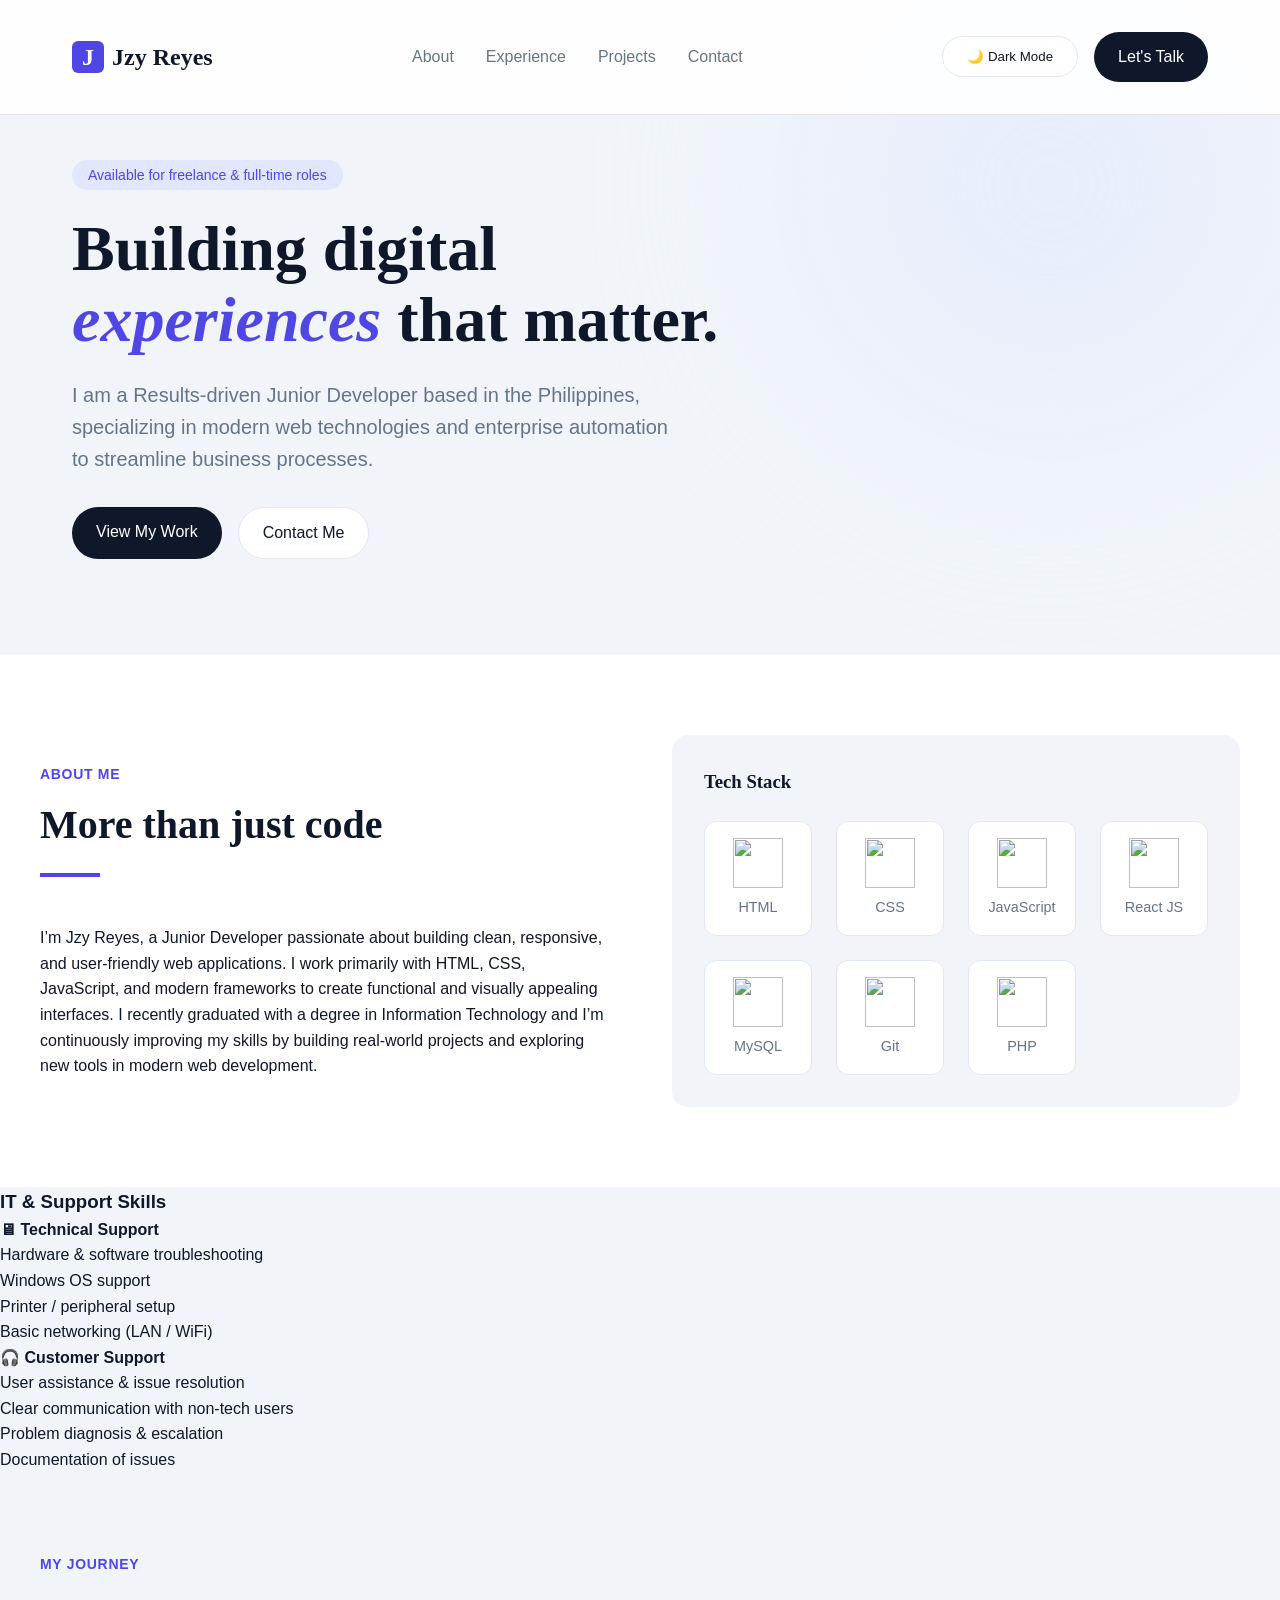
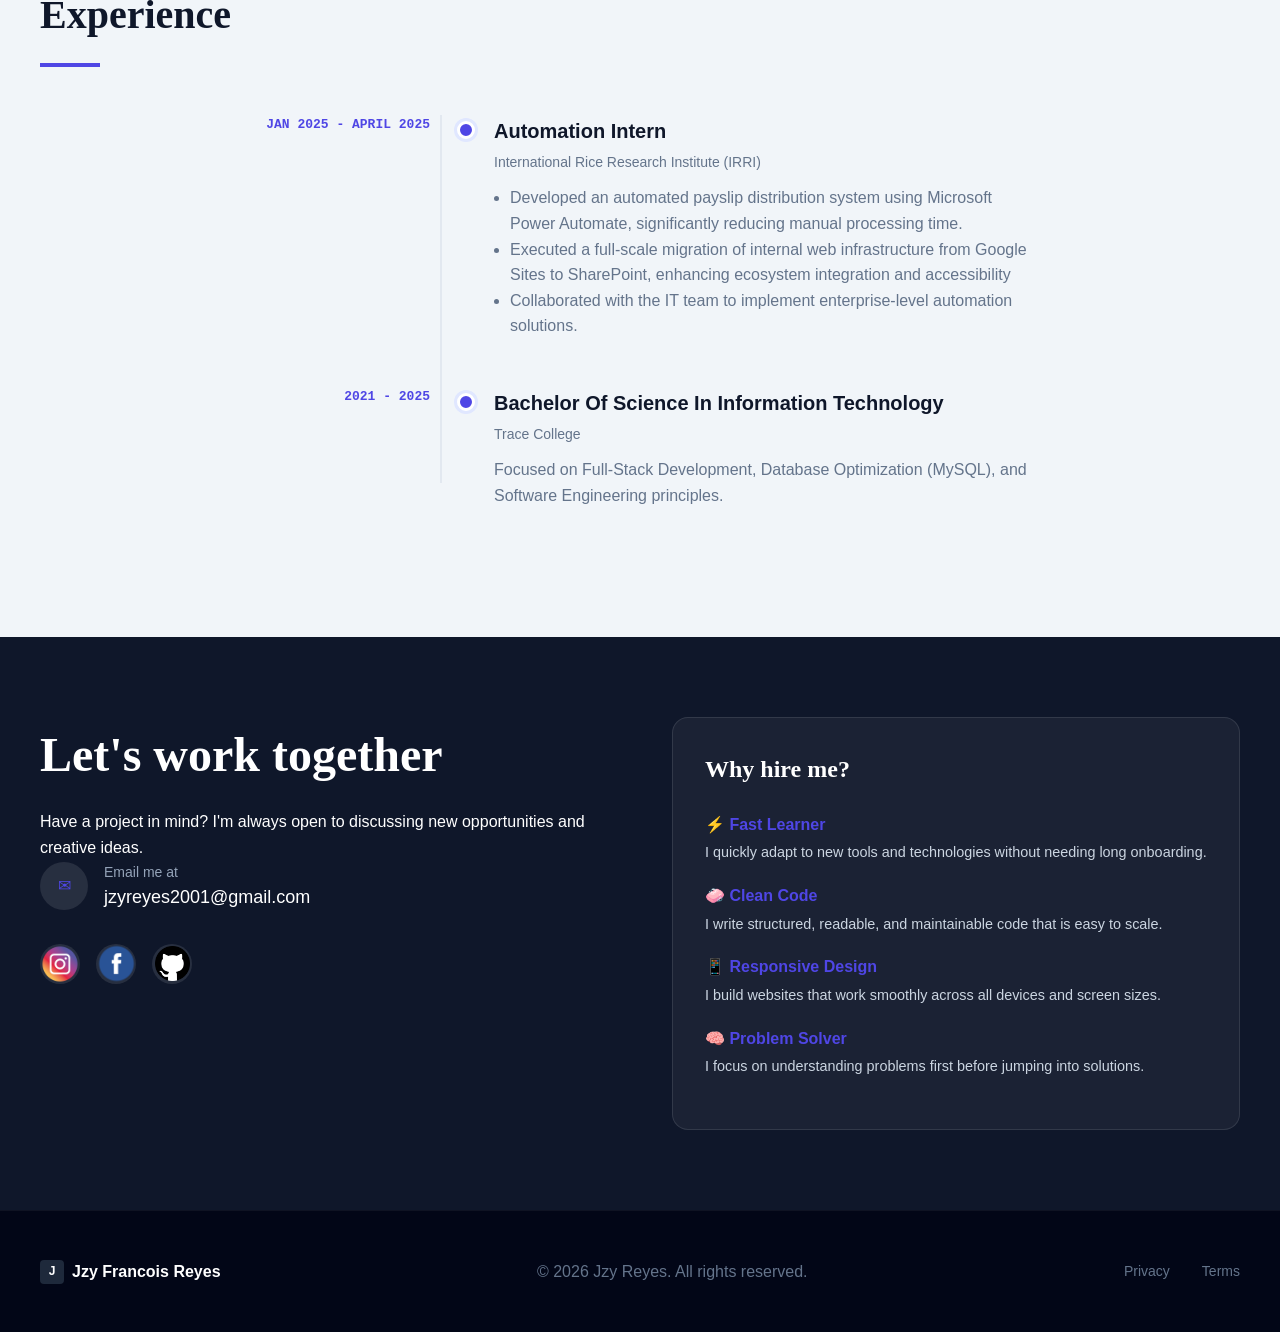
==== commit e465cedd: "Fix HTML encoding issues and clean up structure" ====
--- a/index.html
+++ b/index.html
@@ -22,15 +22,15 @@
                 <li><a href="#projects">Projects</a></li>
                 <li><a href="#contact">Contact</a></li>
             </ul>
-<div style="display:flex; align-items:center; gap:1rem;">
-    <button class="btn btn-outline" onclick="toggleDarkMode()" id="darkModeBtn">
-        🌙 Dark Mode
-    </button>
-
-    <a href="#contact" class="btn btn-primary">Let's Talk</a>
-    <button class="mobile-menu-btn" onclick="toggleMenu()">☰</button>
-</div>
-        </nav>
+            <div style="display:flex; align-items:center; gap:1rem;">
+                <button class="btn btn-outline" onclick="toggleDarkMode()" id="darkModeBtn">
+                    🌙 Dark Mode
+                </button>
+
+                <a href="#contact" class="btn btn-primary">Let's Talk</a>
+                <button class="mobile-menu-btn" onclick="toggleMenu()">☰</button>
+            </div>
+         </nav>
     </header>
 
     <!-- Hero -->
@@ -57,7 +57,7 @@
                     <p>I’m Jzy Reyes, a Junior Developer passionate about building clean, responsive, and user-friendly web applications. I work primarily with HTML, CSS, JavaScript, and modern frameworks to create functional and visually appealing interfaces.
                     I recently graduated with a degree in Information Technology and I’m continuously improving my skills by building real-world projects and exploring new tools in modern web development.</p>
                 </div>
-<div class="skills-box fade-in">
+    <div class="skills-box fade-in">
     <h3 style="font-family: Georgia, serif; margin-bottom: 1.5rem;">
         Tech Stack
     </h3>
@@ -99,9 +99,37 @@
         </div>
     </div>
 </div>
+
+
             </div>
         </div>
     </section>
+
+    <div class="support-box fade-in">
+        <h3>IT & Support Skills</h3>
+
+         <div class="support-grid">
+                <div class="support-card">
+                    <h4>🖥 Technical Support</h4>
+                    <ul>
+                        <li>Hardware & software troubleshooting</li>
+                        <li>Windows OS support</li>
+                        <li>Printer / peripheral setup</li>
+                        <li>Basic networking (LAN / WiFi)</li>
+                    </ul>
+                </div>
+
+                <div class="support-card">
+                    <h4>🎧 Customer Support</h4>
+                    <ul>
+                        <li>User assistance & issue resolution</li>
+                        <li>Clear communication with non-tech users</li>
+                        <li>Problem diagnosis & escalation</li>
+                        <li>Documentation of issues</li>
+                    </ul>
+                </div>
+        </div>
+    </div>
 
     <!-- Experience -->
     <section class="experience" id="experience">
@@ -198,67 +226,64 @@
 
     <!-- Contact -->
     <!-- Contact -->
-<section class="contact" id="contact">
-    <div class="container">
-        <div class="contact-grid">
-
-            <!-- LEFT SIDE -->
-            <div class="fade-in">
-                <h2>Let's work together</h2>
-                <p>Have a project in mind? I'm always open to discussing new opportunities and creative ideas.</p>
-
-                <div class="contact-info">
-                    <div class="contact-item">
-                        <div class="contact-icon">✉</div>
-                        <div>
-                            <p>Email me at</p>
-                            <a href="mailto:jzyreyes2001@gmail.com">jzyreyes2001@gmail.com</a>
-                        </div>
-                    </div>
-                </div>
-
-                <div class="socials">
-                    <a href="https://www.instagram.com/franchwaaa/" class="social">
-                        <img src="images/IG-LOGO.png" width="40px">
-                    </a>
-                    <a href="https://www.facebook.com/Franchwaaa/" class="social">
-                        <img src="images/FB.png" width="47px">
-                    </a>
-                    <a href="https://github.com/Jzypro" class="social">
-                        <img src="images/github.png" width="35px">
-                    </a>
-                </div>
-            </div>
-
-            <!-- RIGHT SIDE -->
-            <div class="why-hire fade-in">
-                <h3>Why hire me?</h3>
-
-                <div class="why-item">
-                    <h4>⚡ Fast Learner</h4>
-                    <p>I quickly adapt to new tools and technologies without needing long onboarding.</p>
-                </div>
-
-                <div class="why-item">
-                    <h4>🧼 Clean Code</h4>
-                    <p>I write structured, readable, and maintainable code that is easy to scale.</p>
-                </div>
-
-                <div class="why-item">
-                    <h4>📱 Responsive Design</h4>
-                    <p>I build websites that work smoothly across all devices and screen sizes.</p>
-                </div>
-
-                <div class="why-item">
-                    <h4>🧠 Problem Solver</h4>
-                    <p>I focus on understanding problems first before jumping into solutions.</p>
-                </div>
-            </div>
-
-        </div>
-    </div>
-</section>
+    <section class="contact" id="contact">
+        <div class="container">
+            <div class="contact-grid">
+                <!-- LEFT SIDE -->
+                <div class="fade-in">
+                    <h2>Let's work together</h2>
+                    <p>Have a project in mind? I'm always open to discussing new opportunities and creative ideas.</p>
+
+                    <div class="contact-info">
+                        <div class="contact-item">
+                            <div class="contact-icon">✉</div>
+                            <div>
+                                <p>Email me at</p>
+                                <a href="mailto:jzyreyes2001@gmail.com">jzyreyes2001@gmail.com</a>
+                            </div>
+                        </div>
+                    </div>
+
+                    <div class="socials">
+                        <a href="https://www.instagram.com/franchwaaa/" class="social">
+                            <img src="images/IG-LOGO.png" width="40px">
+                        </a>
+                        <a href="https://www.facebook.com/Franchwaaa/" class="social">
+                            <img src="images/FB.png" width="47px">
+                        </a>
+                        <a href="https://github.com/Jzypro" class="social">
+                            <img src="images/github.png" width="35px">
+                        </a>
+                    </div>
+                </div>
+                <!-- RIGHT SIDE -->
+                <div class="why-hire fade-in">
+                    <h3>Why hire me?</h3>
+                    <div class="why-item">
+                        <h4>⚡ Fast Learner</h4>
+                        <p>I quickly adapt to new tools and technologies without needing long onboarding.</p>
+                    </div>
+
+                    <div class="why-item">
+                        <h4>🧼 Clean Code</h4>
+                        <p>I write structured, readable, and maintainable code that is easy to scale.</p>
+                    </div>
+
+                    <div class="why-item">
+                        <h4>📱 Responsive Design</h4>
+                        <p>I build websites that work smoothly across all devices and screen sizes.</p>
+                    </div>
+
+                    <div class="why-item">
+                        <h4>🧠 Problem Solver</h4>
+                        <p>I focus on understanding problems first before jumping into solutions.</p>
+                    </div>
+                </div>
+            </div>
+        </div>
     </section>
+
+
 
     <!-- Footer -->
     <footer>
@@ -277,4 +302,4 @@
 
  <script src="scripts/script.js"></script>
 </body>
-</html>+</html>
